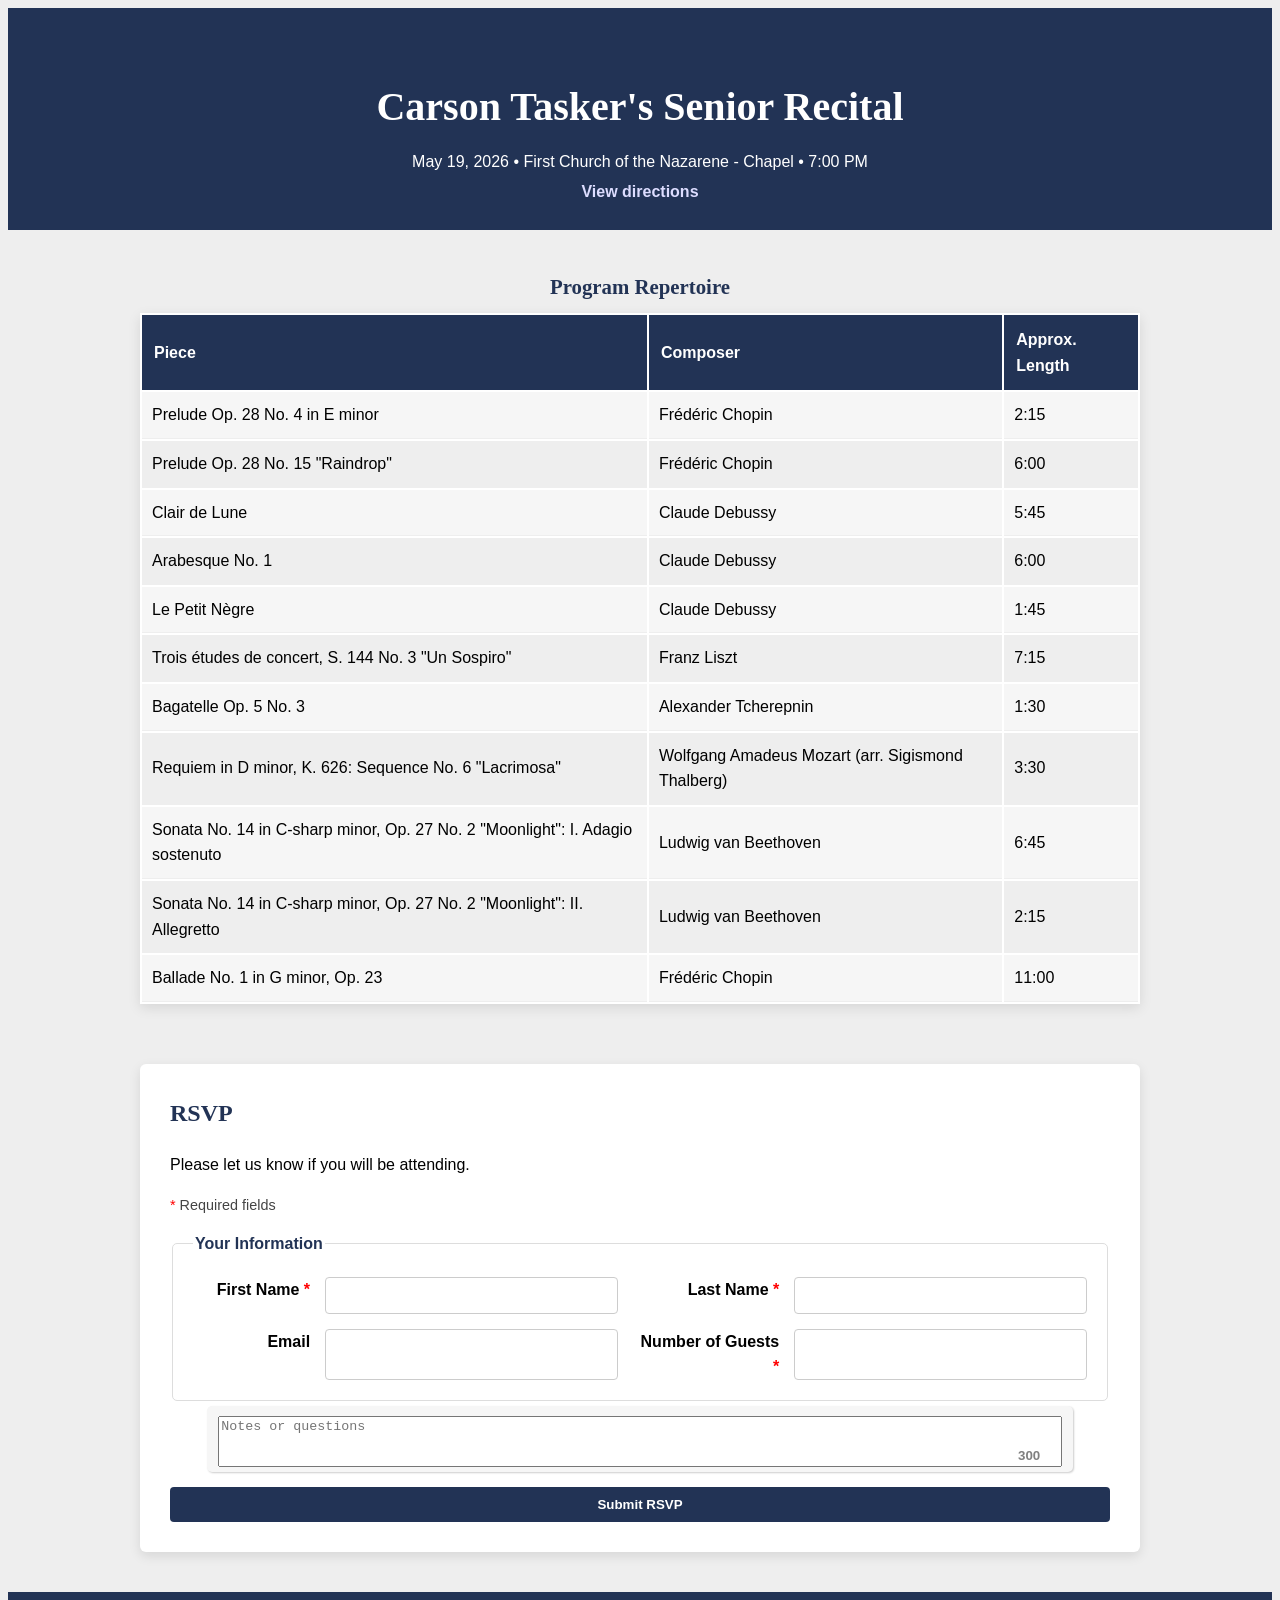
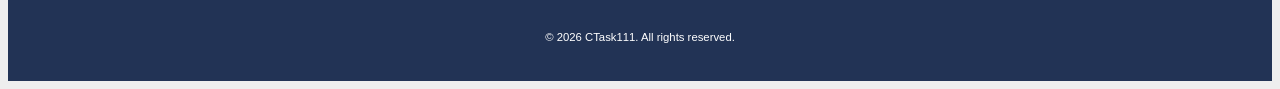
==== index.html @ 56dbd49e "Added icon" ====
<!DOCTYPE html>
<html lang="en-US">
<head>
    <meta charset="UTF-8">
    <meta name="viewport" content="width=device-width, initial-scale=1.0">
    <title>Senior Piano Recital | Carson Tasker</title>
    <link rel="icon" href="img/music-notes.svg">
    <link rel="stylesheet" href="styles.css">
</head>
<body>
    <header>
        <h1>Carson Tasker's Senior Recital</h1>
        <p>May 19, 2026 &bull; First Church of the Nazarene - Chapel &bull; 7:00 PM</p>
        <p><a target="_blank" href="https://www.google.com/maps/place/First+Church+of+the+Nazarene/@37.6794698,-97.3212164,19z/data=!3m1!4b1!4m6!3m5!1s0x87bae3905ce790a1:0x4ef9311ffcd3ec77!8m2!3d37.6794687!4d-97.3205727!16s%2Fg%2F1tkbyr47?entry=ttu&g_ep=EgoyMDI2MDMxMC4wIKXMDSoASAFQAw%3D%3D">View directions</a></p>
    </header>
    <main>
        <div id="main-contents">
            <section id="program">
                <table>
                    <caption>Program Repertoire</caption>
                    <thead>
                        <tr>
                            <th>Piece</th>
                            <th>Composer</th>
                            <th>Approx. Length</th>
                        </tr>
                    </thead>
                    <tbody>
                        <tr>
                            <td>Prelude Op. 28 No. 4 in E minor</td>
                            <td>Fr&eacute;d&eacute;ric Chopin</td>
                            <td>2:15</td>
                        </tr>
                        <tr>
                            <td>Prelude Op. 28 No. 15 "Raindrop"</td>
                            <td>Fr&eacute;d&eacute;ric Chopin</td>
                            <td>6:00</td>
                        </tr>
                        <tr>
                            <td>Clair de Lune</td>
                            <td>Claude Debussy</td>
                            <td>5:45</td>
                        </tr>
                        <tr>
                            <td>Arabesque No. 1</td>
                            <td>Claude Debussy</td>
                            <td>6:00</td>
                        </tr>
                        <tr>
                            <td>Le Petit N&egrave;gre</td>
                            <td>Claude Debussy</td>
                            <td>1:45</td>
                        </tr>
                        <tr>
                            <td>Trois &eacute;tudes de concert, S. 144 No. 3 "Un Sospiro"</td>
                            <td>Franz Liszt</td>
                            <td>7:15</td>
                        </tr>
                        <!--<tr>
                            <td colspan="3" id="intermission">&mdash; Intermission &mdash;</td>
                        </tr>-->
                        <tr>
                            <td>Bagatelle Op. 5 No. 3</td>
                            <td>Alexander Tcherepnin</td>
                            <td>1:30</td>
                        </tr>
                        <tr>
                            <td>Requiem in D minor, K. 626: Sequence No. 6 "Lacrimosa"</td>
                            <td>Wolfgang Amadeus Mozart (arr. Sigismond Thalberg)</td>
                            <td>3:30</td>
                        </tr>
                        <tr>
                            <td>Sonata No. 14 in C-sharp minor, Op. 27 No. 2 "Moonlight": I. Adagio sostenuto</td>
                            <td>Ludwig van Beethoven</td>
                            <td>6:45</td>
                        </tr>
                        <tr>
                            <td>Sonata No. 14 in C-sharp minor, Op. 27 No. 2 "Moonlight": II. Allegretto</td>
                            <td>Ludwig van Beethoven</td>
                            <td>2:15</td>
                        </tr>
                        <tr>
                            <td>Ballade No. 1 in G minor, Op. 23</td>
                            <td>Fr&eacute;d&eacute;ric Chopin</td>
                            <td>11:00</td>
                        </tr>
                    </tbody>
                </table>
            </section>
            <section id="rsvp">
                <h2>RSVP</h2>
                <p>Please let us know if you will be attending.</p>
                <p class="warning-note"><span class="req-star">*</span> Required fields</p>

                <form action="result.html" method="GET">
                    <fieldset>
                        <legend>Your Information</legend>

                        <label for="fname">First Name <span class="req-star">*</span></label>
                        <input type="text" id="fname" name="firstName" required>

                        <label for="lname">Last Name <span class="req-star">*</span></label>
                        <input type="text" id="lname" name="lastName" required>

                        <label for="email">Email</label>
                        <input type="email" id="email" name="email">

                        <label for="guests">Number of Guests <span class="req-star">*</span></label>
                        <input type="number" min="1" max="10" id="guests" name="guests" required>
                    </fieldset>
                    <div id="notes-container">
                        <textarea id="notes" name="notes" maxlength="300" rows="3" placeholder="Notes or questions"></textarea>
                        <label for="notes" id="note-chars"><small id="chars">300</small></label>
                    </div>
                    <input type="text" name="company" style="display: none">
                    <button type="submit" id="submit-btn">Submit RSVP</button>
                </form>
            </section>
        </div>
    </main>
    <footer>
        <p><small>&copy; 2026 CTask111. All rights reserved.</small></p>
    </footer>

    <script src="notes.js"></script>
</body>

</html>
---- styles.css ----
:root {
    --bg-color: #eee;
    --accent-color: #235;
    --accent2-color: #182035;
    --alink-color: #ddf;
    --alinkv-color: #daf;
    --el-bg-color: #fff;
    --itext-color: #fff;
    --field-color: #ddd;
    --input-color: #ccc;
}
body {
    font-family:'Segoe UI', Tahoma, Geneva, Verdana, sans-serif;
    font-size: 100%;
    line-height: 1.6;
    background-color: var(--bg-color);
}
h1, h2, h3, caption {
    font-family: Georgia, 'Times New Roman', Times, serif;
}
h1 {
    color: var(--itext-color);
}
h2, h3, caption {
    color: var(--accent-color);
}
header {
    text-align: center;
    padding: 40px 20px 20px 20px;
    background-color: var(--accent-color);
    color: var(--itext-color);
}
header h1 {
    margin-bottom: 10px;
    font-size: 2.5em;
}
header p {
    margin: 5px 0;
}
header a {
    color: var(--alink-color);
    display: inline-block;
    font-weight: bold;
    text-decoration: none;
    transition: transform .2s ease;
    transform-origin: center;
}
header a:hover {
    transform: scale(1.05);
}
header a:visited {
    color: var(--alinkv-color);
}
#main-contents {
    width: 85%;
    max-width: 1000px;
    margin: 40px auto;
}
body > footer {
    text-align: center;
    padding: 20px;
    margin-top: 40px;
    background-color: var(--accent-color);
    color: var(--itext-color);
    font-size: .85em;
}

#program {
    margin-bottom: 60px;
}
table {
    width: 100%;
    margin-top: 20px;
    background-color: var(--el-bg-color);
    box-shadow: 0 4px 12px rgba(0, 0, 0, .1);
}
caption {
    font-size: 1.3em;
    margin-bottom: 10px;
    color: var(--accent-color);
    font-weight: bold;
}
th {
    background-color: var(--accent-color);
    color: var(--el-bg-color);
    padding: 12px;
    text-align: left;
}
td {
    padding: 10px;
    border-bottom: 1px solid var(--bg-color);
}
tbody tr {
    background-color: #f6f6f6;
}
tbody tr:nth-child(even) {
    background-color: var(--bg-color);
}
#intermission {
    text-align: center;
    font-style: italic;
    font-weight: bold;
    background-color: #eef;
}
#rsvp {
    background-color: var(--el-bg-color);
    padding: 30px;
    box-shadow: 0 4px 12px rgba(0, 0, 0, .1);
    border-radius: 6px;
}
#rsvp h2 {
    margin-top: 0;
}
.warning-note {
    font-size: .9em;
    color: #444;
}
.req-star {
    color: red;
}
fieldset {
    border: 1px solid var(--field-color);
    padding: 20px;
    border-radius: 5px;
    display: grid;
    grid-template-columns: .8fr 2fr 1fr 2fr;
    gap: 15px;
}
fieldset label {
    text-align: right;
}
legend {
    font-weight: bold;
    color: var(--accent-color);
}
label {
    font-weight: 600;
}
input, select {
    padding: 10px;
    border-radius: 4px;
    border: 1px solid var(--input-color);
}
input:focus, select:focus {
    outline: none;
    border-color: var(--accent-color);
    box-shadow: 0 0 4px rgba(32, 40, 64, .25);
}
#notes-container {
    width: 90%;
    background-color: #f6f6f6;
    box-shadow: 1px 1px 2px rgba(0, 0, 0, .2);
    margin: 5px auto;
    padding: 5px 10px;
    border-radius: 5px;
    display: flex;
    flex-direction: column;
    justify-content: center;
    align-items: center;
}
#notes {
    width: 99%;
    resize: none;
    margin: 5px auto;
}
#note-chars {
    width: fit-content;
    margin-top: -30px;
    margin-right: -92%;
    filter: opacity(.5);
}
#submit-btn {
    width: 100%;
    margin-top: 10px;
    padding: 10px;
    border: none;
}
#confirmation {
    background-color: var(--el-bg-color);
    padding: 40px;
    margin: 60px auto;
    max-width: 600px;
    text-align: center;
    box-shadow: 0 4px 12px rgba(0, 0, 0, .1);
    border-radius: 6px;
}
#return-btn {
    display: inline-block;
    margin-top: 20px;
    padding: 10px 20px;
    text-decoration: none;
}
[id*="btn"] {
    font-weight: bold;
    background-color: var(--accent-color);
    color: var(--itext-color);
    border-radius: 4px;
    cursor: pointer;
    transition: background-color .2s ease,
                box-shadow .2s ease;
}
[id*="btn"]:hover {
    background-color: var(--accent2-color);
    box-shadow: inset 1px 1px 2px 2px rgba(0, 0, 0, .2);
}
#guest-count {
    font-size: .8em;
    color: #333;
}

@media screen and (max-width: 850px) {
    fieldset {
        display: flex;
        flex-direction: column;
    }
    fieldset label {
        text-align: left;
    }
}
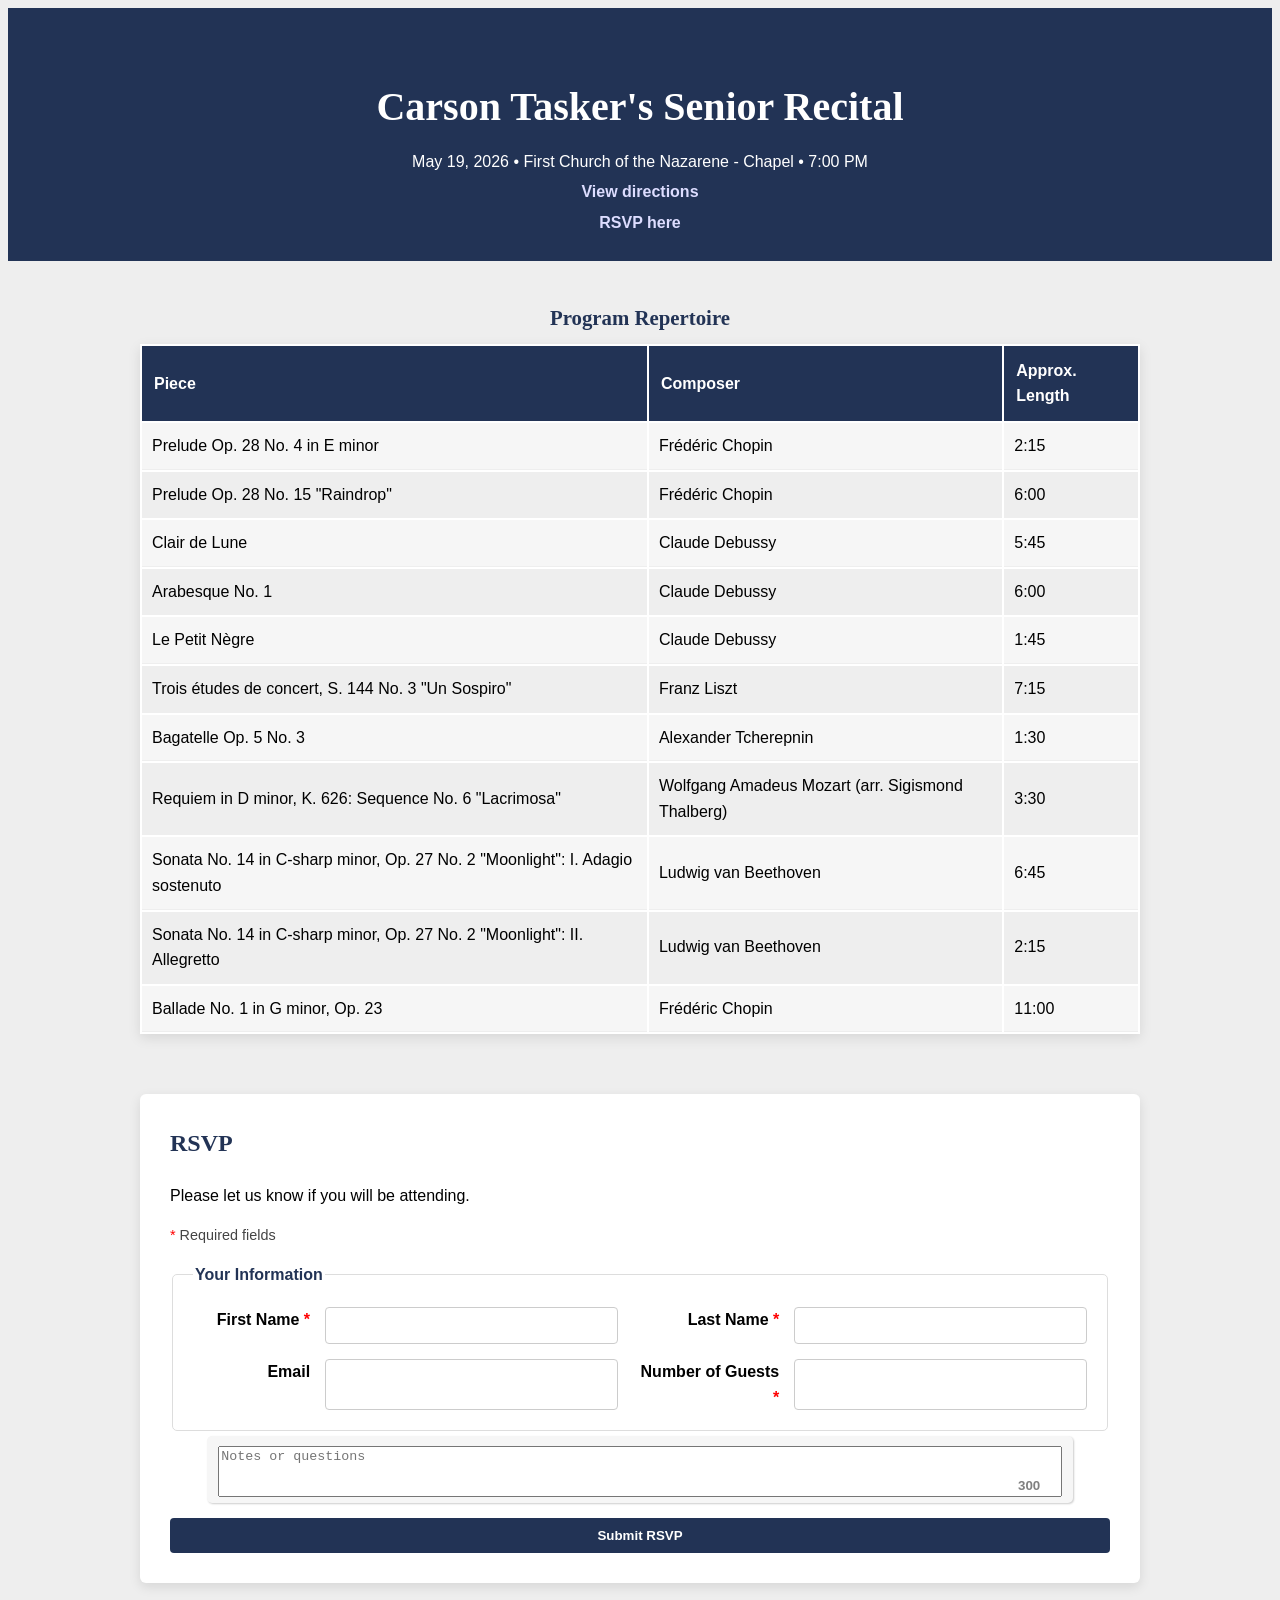
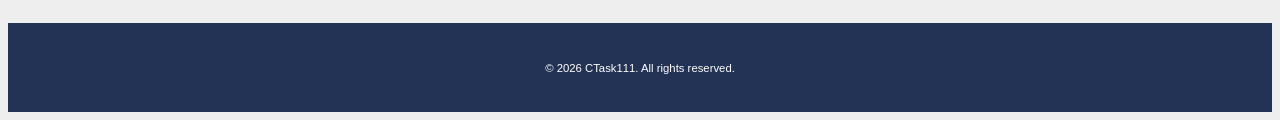
==== commit 9e99d33b: "Accessibility link" ====
--- a/index.html
+++ b/index.html
@@ -12,6 +12,7 @@
         <h1>Carson Tasker's Senior Recital</h1>
         <p>May 19, 2026 &bull; First Church of the Nazarene - Chapel &bull; 7:00 PM</p>
         <p><a target="_blank" href="https://www.google.com/maps/place/First+Church+of+the+Nazarene/@37.6794698,-97.3212164,19z/data=!3m1!4b1!4m6!3m5!1s0x87bae3905ce790a1:0x4ef9311ffcd3ec77!8m2!3d37.6794687!4d-97.3205727!16s%2Fg%2F1tkbyr47?entry=ttu&g_ep=EgoyMDI2MDMxMC4wIKXMDSoASAFQAw%3D%3D">View directions</a></p>
+        <p><a href="#rsvp">RSVP here</a></p>
     </header>
     <main>
         <div id="main-contents">
@@ -124,5 +125,4 @@
 
     <script src="notes.js"></script>
 </body>
-
-</html>
+</html>
--- a/styles.css
+++ b/styles.css
@@ -2,12 +2,11 @@
     --bg-color: #eee;
     --accent-color: #235;
     --accent2-color: #182035;
+    --input-color: #ccc;
+    --field-color: #ddd;
     --alink-color: #ddf;
     --alinkv-color: #daf;
-    --el-bg-color: #fff;
-    --itext-color: #fff;
-    --field-color: #ddd;
-    --input-color: #ccc;
+    --off-bg-color: #f6f6f6;
 }
 body {
     font-family:'Segoe UI', Tahoma, Geneva, Verdana, sans-serif;
@@ -19,7 +18,7 @@
     font-family: Georgia, 'Times New Roman', Times, serif;
 }
 h1 {
-    color: var(--itext-color);
+    color: white;
 }
 h2, h3, caption {
     color: var(--accent-color);
@@ -28,7 +27,7 @@
     text-align: center;
     padding: 40px 20px 20px 20px;
     background-color: var(--accent-color);
-    color: var(--itext-color);
+    color: white;
 }
 header h1 {
     margin-bottom: 10px;
@@ -61,7 +60,7 @@
     padding: 20px;
     margin-top: 40px;
     background-color: var(--accent-color);
-    color: var(--itext-color);
+    color: white;
     font-size: .85em;
 }
 
@@ -71,7 +70,7 @@
 table {
     width: 100%;
     margin-top: 20px;
-    background-color: var(--el-bg-color);
+    background-color: white;
     box-shadow: 0 4px 12px rgba(0, 0, 0, .1);
 }
 caption {
@@ -82,7 +81,7 @@
 }
 th {
     background-color: var(--accent-color);
-    color: var(--el-bg-color);
+    color: white;
     padding: 12px;
     text-align: left;
 }
@@ -91,7 +90,7 @@
     border-bottom: 1px solid var(--bg-color);
 }
 tbody tr {
-    background-color: #f6f6f6;
+    background-color: var(--off-bg-color);
 }
 tbody tr:nth-child(even) {
     background-color: var(--bg-color);
@@ -103,7 +102,7 @@
     background-color: #eef;
 }
 #rsvp {
-    background-color: var(--el-bg-color);
+    background-color: white;
     padding: 30px;
     box-shadow: 0 4px 12px rgba(0, 0, 0, .1);
     border-radius: 6px;
@@ -148,7 +147,7 @@
 }
 #notes-container {
     width: 90%;
-    background-color: #f6f6f6;
+    background-color: var(--off-bg-color);
     box-shadow: 1px 1px 2px rgba(0, 0, 0, .2);
     margin: 5px auto;
     padding: 5px 10px;
@@ -176,7 +175,7 @@
     border: none;
 }
 #confirmation {
-    background-color: var(--el-bg-color);
+    background-color: white;
     padding: 40px;
     margin: 60px auto;
     max-width: 600px;
@@ -193,7 +192,7 @@
 [id*="btn"] {
     font-weight: bold;
     background-color: var(--accent-color);
-    color: var(--itext-color);
+    color: white;
     border-radius: 4px;
     cursor: pointer;
     transition: background-color .2s ease,
@@ -216,4 +215,9 @@
     fieldset label {
         text-align: left;
     }
+    #note-chars {
+        font-size: .85em;
+        margin-top: -25px;
+        margin-right: -93%;
+    }
 }
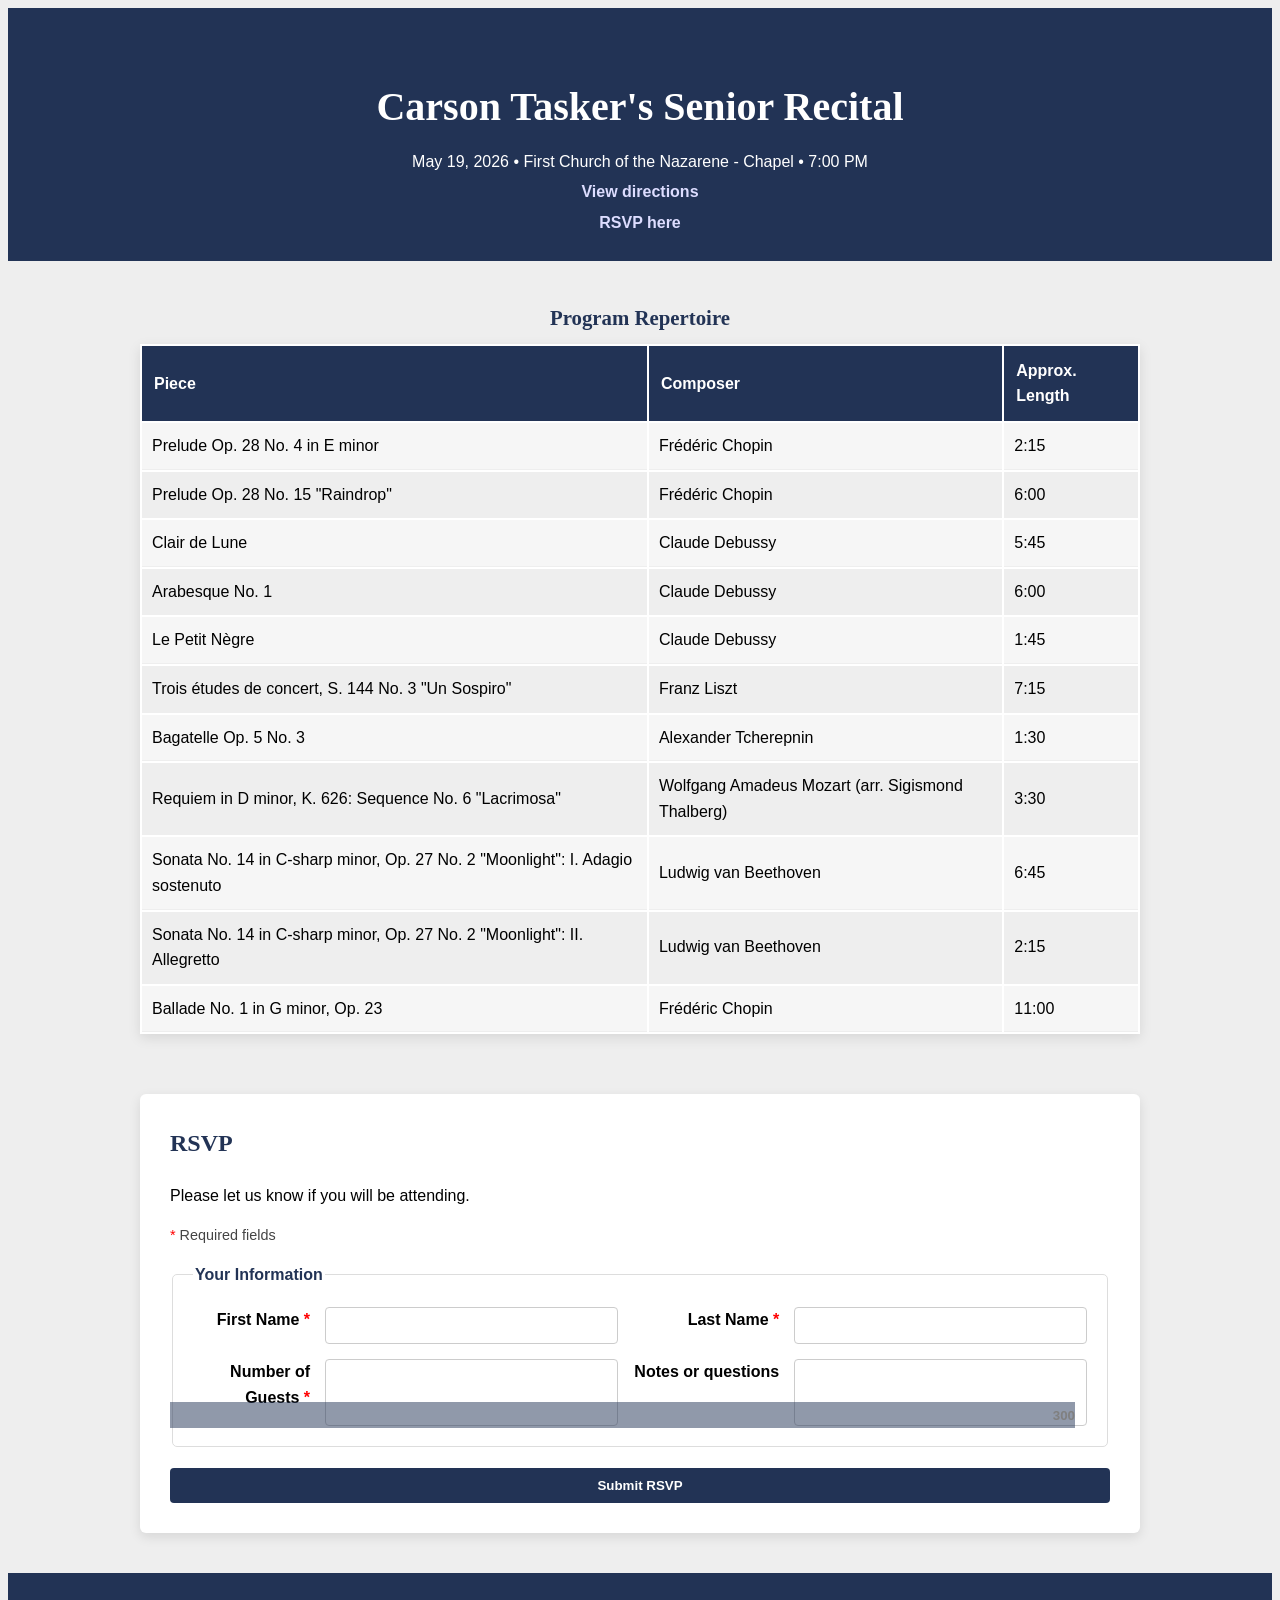
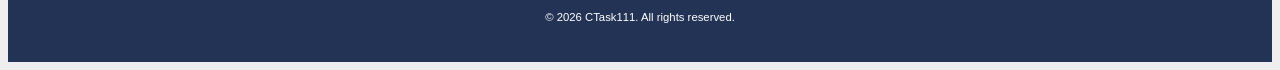
==== commit c608720a: "Removed email field" ====
--- a/index.html
+++ b/index.html
@@ -103,16 +103,13 @@
                         <label for="lname">Last Name <span class="req-star">*</span></label>
                         <input type="text" id="lname" name="lastName" required>
 
-                        <label for="email">Email</label>
-                        <input type="email" id="email" name="email">
-
                         <label for="guests">Number of Guests <span class="req-star">*</span></label>
                         <input type="number" min="1" max="10" id="guests" name="guests" required>
+
+                        <label for="notes">Notes or questions</label>
+                        <textarea id="notes" name="notes" maxlength="300" rows="3" placeholder=""></textarea>
                     </fieldset>
-                    <div id="notes-container">
-                        <textarea id="notes" name="notes" maxlength="300" rows="3" placeholder="Notes or questions"></textarea>
-                        <label for="notes" id="note-chars"><small id="chars">300</small></label>
-                    </div>
+                    <label for="notes" id="note-chars"><small id="chars">300</small></label>
                     <input type="text" name="company" style="display: none">
                     <button type="submit" id="submit-btn">Submit RSVP</button>
                 </form>
--- a/styles.css
+++ b/styles.css
@@ -135,37 +135,26 @@
 label {
     font-weight: 600;
 }
-input, select {
+input, select, textarea {
     padding: 10px;
     border-radius: 4px;
     border: 1px solid var(--input-color);
 }
-input:focus, select:focus {
+input:focus, select:focus, textarea:focus {
     outline: none;
     border-color: var(--accent-color);
     box-shadow: 0 0 4px rgba(32, 40, 64, .25);
 }
-#notes-container {
-    width: 90%;
-    background-color: var(--off-bg-color);
-    box-shadow: 1px 1px 2px rgba(0, 0, 0, .2);
-    margin: 5px auto;
-    padding: 5px 10px;
-    border-radius: 5px;
-    display: flex;
-    flex-direction: column;
-    justify-content: center;
-    align-items: center;
-}
 #notes {
-    width: 99%;
     resize: none;
-    margin: 5px auto;
 }
 #note-chars {
-    width: fit-content;
-    margin-top: -30px;
-    margin-right: -92%;
+    display: block;
+    text-align: right;
+    margin-right: 35px;
+    margin-top: -45px;
+    margin-bottom: 30px;
+    background-color: var(--accent-color);
     filter: opacity(.5);
 }
 #submit-btn {
@@ -215,9 +204,4 @@
     fieldset label {
         text-align: left;
     }
-    #note-chars {
-        font-size: .85em;
-        margin-top: -25px;
-        margin-right: -93%;
-    }
 }
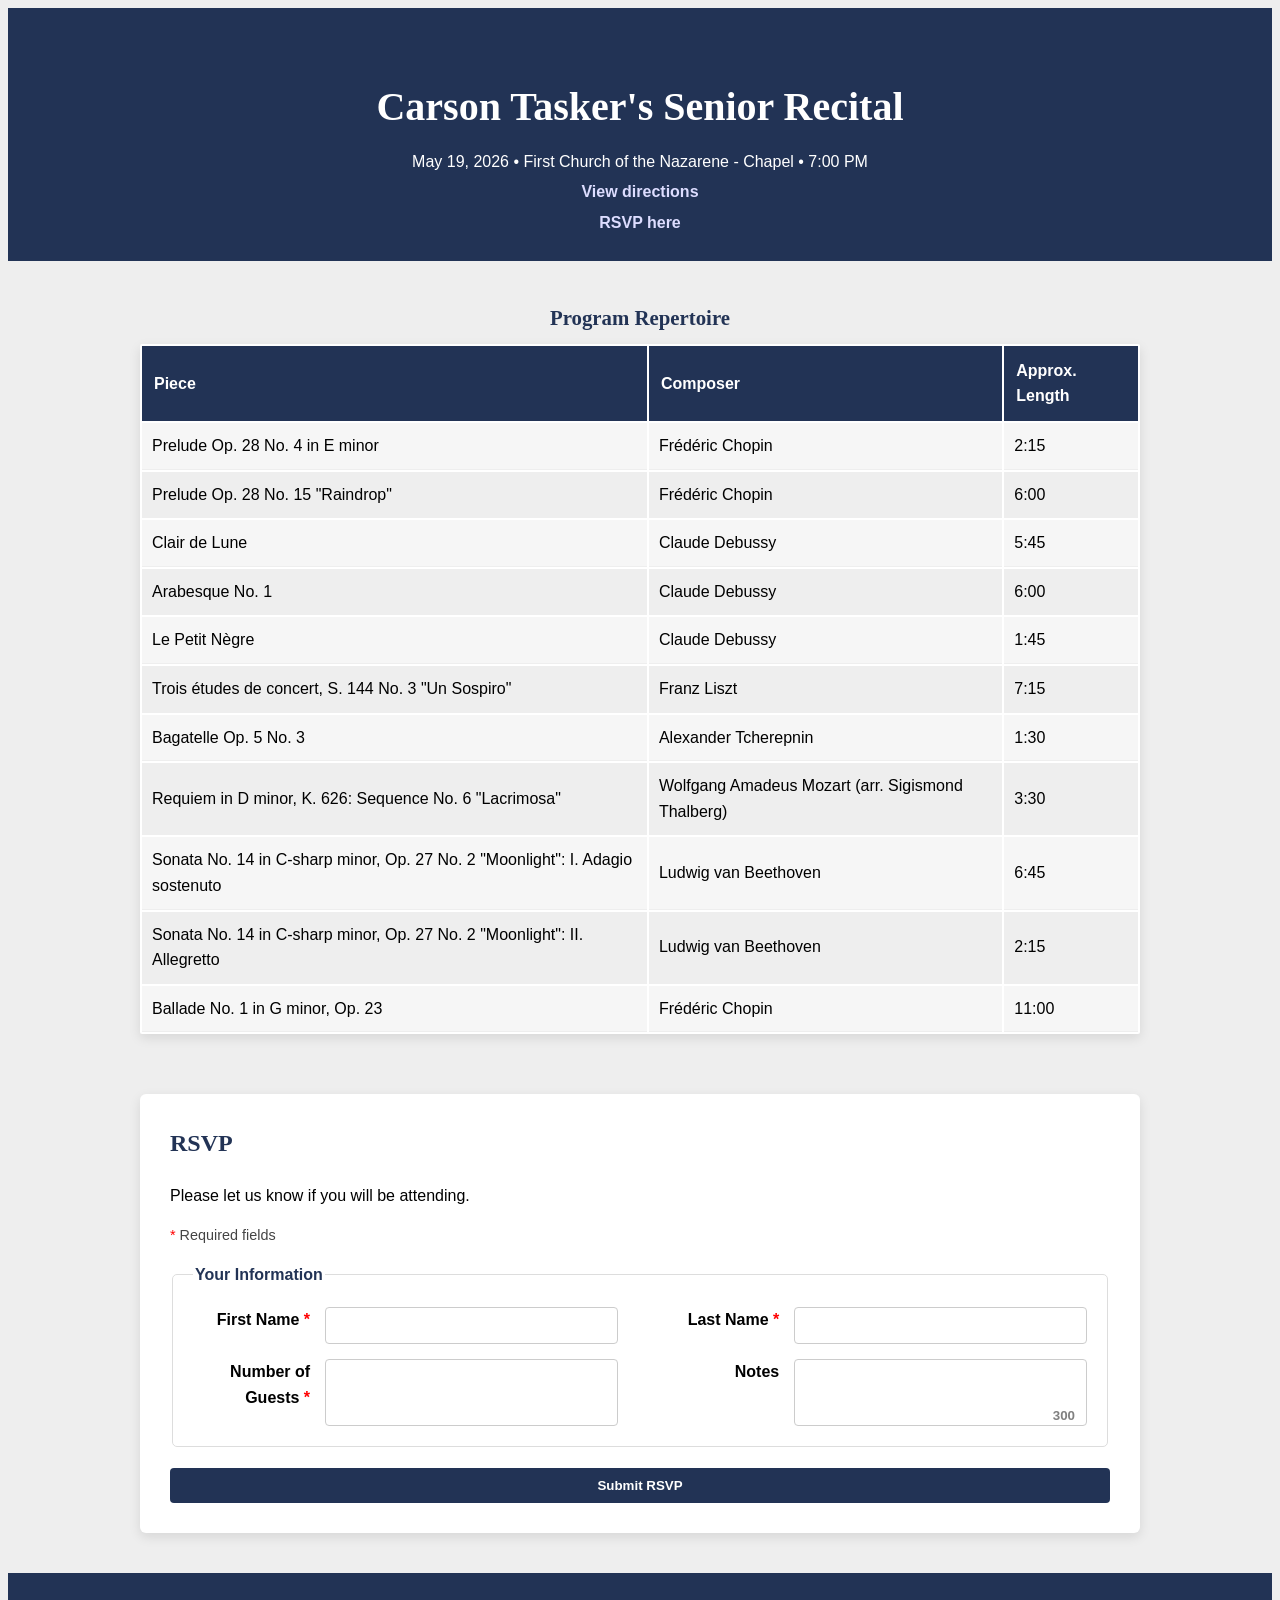
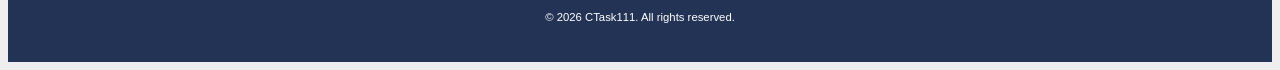
==== commit ddcf5a63: "Visual enhancements and form updates" ====
--- a/index.html
+++ b/index.html
@@ -106,7 +106,7 @@
                         <label for="guests">Number of Guests <span class="req-star">*</span></label>
                         <input type="number" min="1" max="10" id="guests" name="guests" required>
 
-                        <label for="notes">Notes or questions</label>
+                        <label for="notes">Notes</label>
                         <textarea id="notes" name="notes" maxlength="300" rows="3" placeholder=""></textarea>
                     </fieldset>
                     <label for="notes" id="note-chars"><small id="chars">300</small></label>
--- a/styles.css
+++ b/styles.css
@@ -69,6 +69,7 @@
 }
 table {
     width: 100%;
+    border-radius: 2px;
     margin-top: 20px;
     background-color: white;
     box-shadow: 0 4px 12px rgba(0, 0, 0, .1);
@@ -154,7 +155,6 @@
     margin-right: 35px;
     margin-top: -45px;
     margin-bottom: 30px;
-    background-color: var(--accent-color);
     filter: opacity(.5);
 }
 #submit-btn {
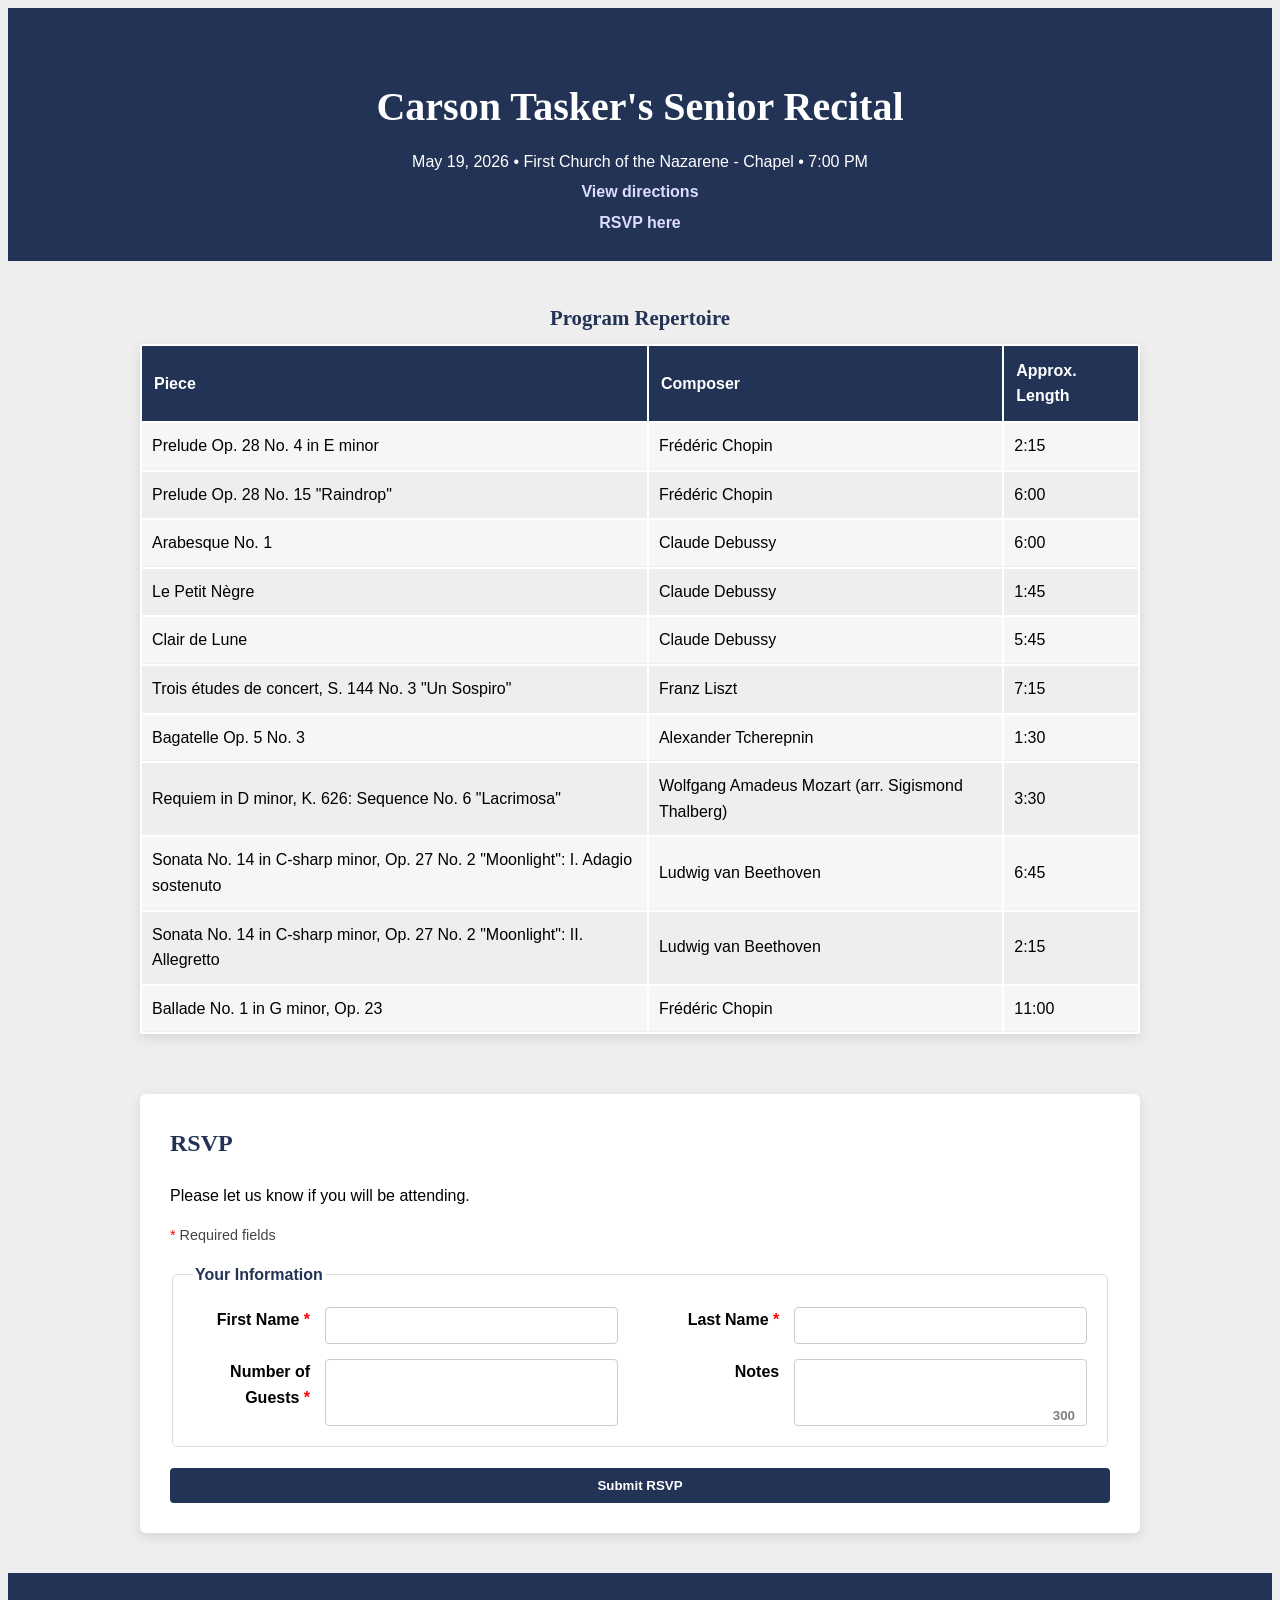
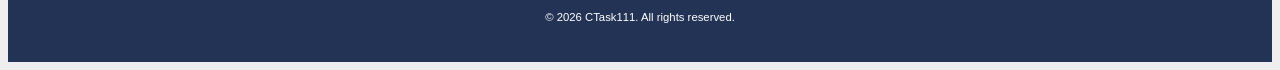
==== commit f536aa72: "Program order adjustment" ====
--- a/index.html
+++ b/index.html
@@ -38,11 +38,6 @@
                             <td>6:00</td>
                         </tr>
                         <tr>
-                            <td>Clair de Lune</td>
-                            <td>Claude Debussy</td>
-                            <td>5:45</td>
-                        </tr>
-                        <tr>
                             <td>Arabesque No. 1</td>
                             <td>Claude Debussy</td>
                             <td>6:00</td>
@@ -51,6 +46,11 @@
                             <td>Le Petit N&egrave;gre</td>
                             <td>Claude Debussy</td>
                             <td>1:45</td>
+                        </tr>
+                        <tr>
+                            <td>Clair de Lune</td>
+                            <td>Claude Debussy</td>
+                            <td>5:45</td>
                         </tr>
                         <tr>
                             <td>Trois &eacute;tudes de concert, S. 144 No. 3 "Un Sospiro"</td>
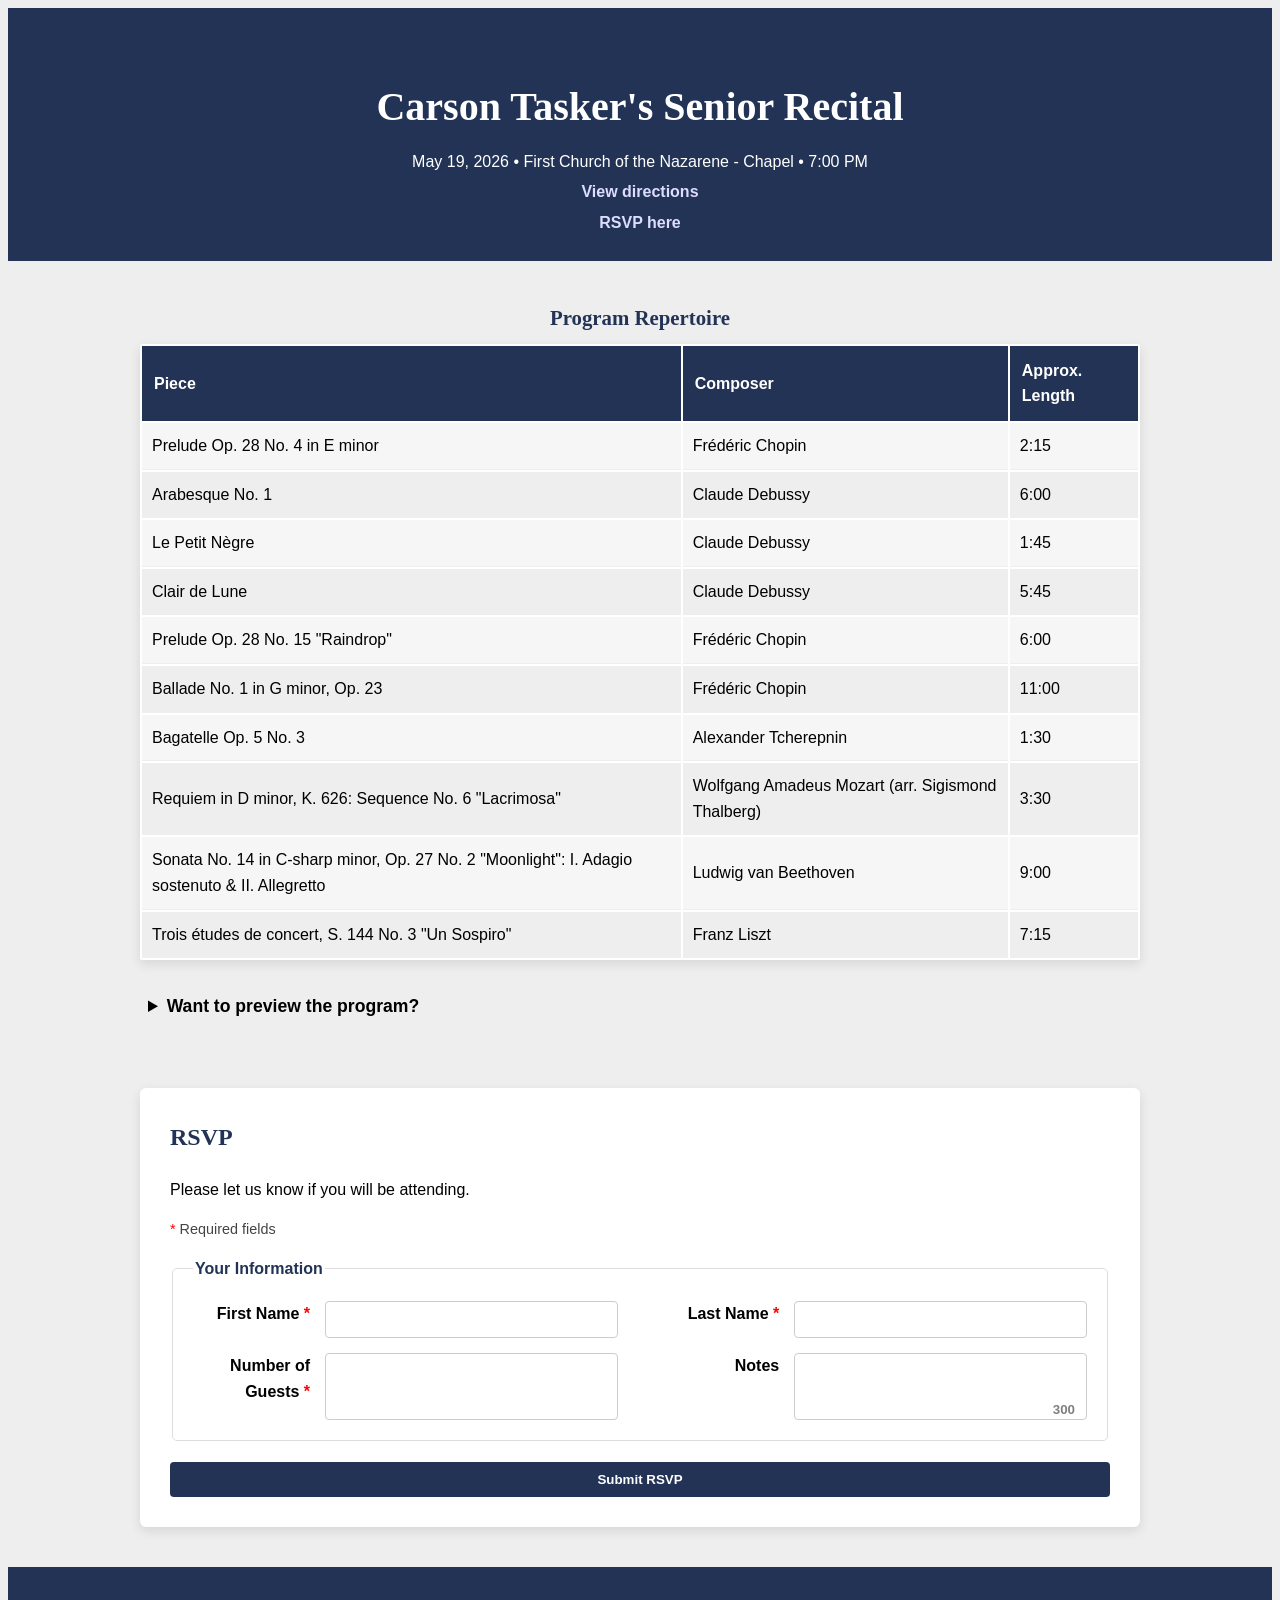
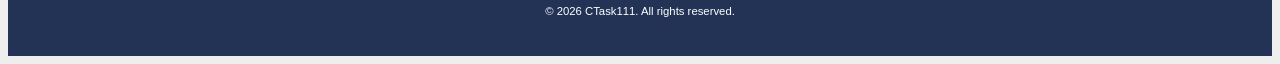
==== commit d4d75084: "Program order adjustment, program preview" ====
--- a/index.html
+++ b/index.html
@@ -33,11 +33,6 @@
                             <td>2:15</td>
                         </tr>
                         <tr>
-                            <td>Prelude Op. 28 No. 15 "Raindrop"</td>
-                            <td>Fr&eacute;d&eacute;ric Chopin</td>
-                            <td>6:00</td>
-                        </tr>
-                        <tr>
                             <td>Arabesque No. 1</td>
                             <td>Claude Debussy</td>
                             <td>6:00</td>
@@ -53,9 +48,14 @@
                             <td>5:45</td>
                         </tr>
                         <tr>
-                            <td>Trois &eacute;tudes de concert, S. 144 No. 3 "Un Sospiro"</td>
-                            <td>Franz Liszt</td>
-                            <td>7:15</td>
+                            <td>Prelude Op. 28 No. 15 "Raindrop"</td>
+                            <td>Fr&eacute;d&eacute;ric Chopin</td>
+                            <td>6:00</td>
+                        </tr>
+                        <tr>
+                            <td>Ballade No. 1 in G minor, Op. 23</td>
+                            <td>Fr&eacute;d&eacute;ric Chopin</td>
+                            <td>11:00</td>
                         </tr>
                         <!--<tr>
                             <td colspan="3" id="intermission">&mdash; Intermission &mdash;</td>
@@ -71,22 +71,35 @@
                             <td>3:30</td>
                         </tr>
                         <tr>
-                            <td>Sonata No. 14 in C-sharp minor, Op. 27 No. 2 "Moonlight": I. Adagio sostenuto</td>
+                            <td>Sonata No. 14 in C-sharp minor, Op. 27 No. 2 "Moonlight": I. Adagio sostenuto & II. Allegretto</td>
                             <td>Ludwig van Beethoven</td>
-                            <td>6:45</td>
+                            <td>9:00</td>
                         </tr>
                         <tr>
-                            <td>Sonata No. 14 in C-sharp minor, Op. 27 No. 2 "Moonlight": II. Allegretto</td>
-                            <td>Ludwig van Beethoven</td>
-                            <td>2:15</td>
-                        </tr>
-                        <tr>
-                            <td>Ballade No. 1 in G minor, Op. 23</td>
-                            <td>Fr&eacute;d&eacute;ric Chopin</td>
-                            <td>11:00</td>
+                            <td>Trois &eacute;tudes de concert, S. 144 No. 3 "Un Sospiro"</td>
+                            <td>Franz Liszt</td>
+                            <td>7:15</td>
                         </tr>
                     </tbody>
                 </table>
+                <details>
+                    <summary>Want to preview the program?</summary>
+
+                    <ul>
+                        <li>Arabesque No. 1
+                            <a href="https://youtu.be/cVYH-7QGE-A?si=RqB1N53XANGPcxhf" target="_blank" rel="noopener noreferrer">Listen</a>
+                        </li>
+                        <li>Ballade No. 1 in G minor, Op. 23
+                            <a href="https://youtu.be/Zj_psrTUW_w?si=JNGp3afquRtB_Heb" target="_blank" rel="noopener noreferrer">Listen</a>
+                        </li>
+                        <li>Bagatelle Op. 5 No. 3
+                            <a href="https://youtu.be/fkJjz7DJQEk?si=y81NFDnGIl9xslIf" target="_blank" rel="noopener noreferrer">Listen</a>
+                        </li>
+                        <li>Requiem in D minor, K. 626: Sequence No. 6 "Lacrimosa"
+                            <a href="https://youtu.be/5Yamu70Z_FI?si=3X_hwmnXMqFbhYRt" target="_blank" rel="noopener noreferrer">Listen</a>
+                        </li>
+                    </ul>
+                </details>
             </section>
             <section id="rsvp">
                 <h2>RSVP</h2>
--- a/styles.css
+++ b/styles.css
@@ -63,7 +63,6 @@
     color: white;
     font-size: .85em;
 }
-
 #program {
     margin-bottom: 60px;
 }
@@ -101,6 +100,20 @@
     font-style: italic;
     font-weight: bold;
     background-color: #eef;
+}
+details {
+    margin-top: 1.5em;
+    padding: .5em;
+}
+summary {
+    cursor: pointer;
+    font-weight: 600;
+    font-size: 1.1em;
+}
+details[open] {
+    background-color: white;
+    border-radius: 6px;
+    padding: 1em;
 }
 #rsvp {
     background-color: white;
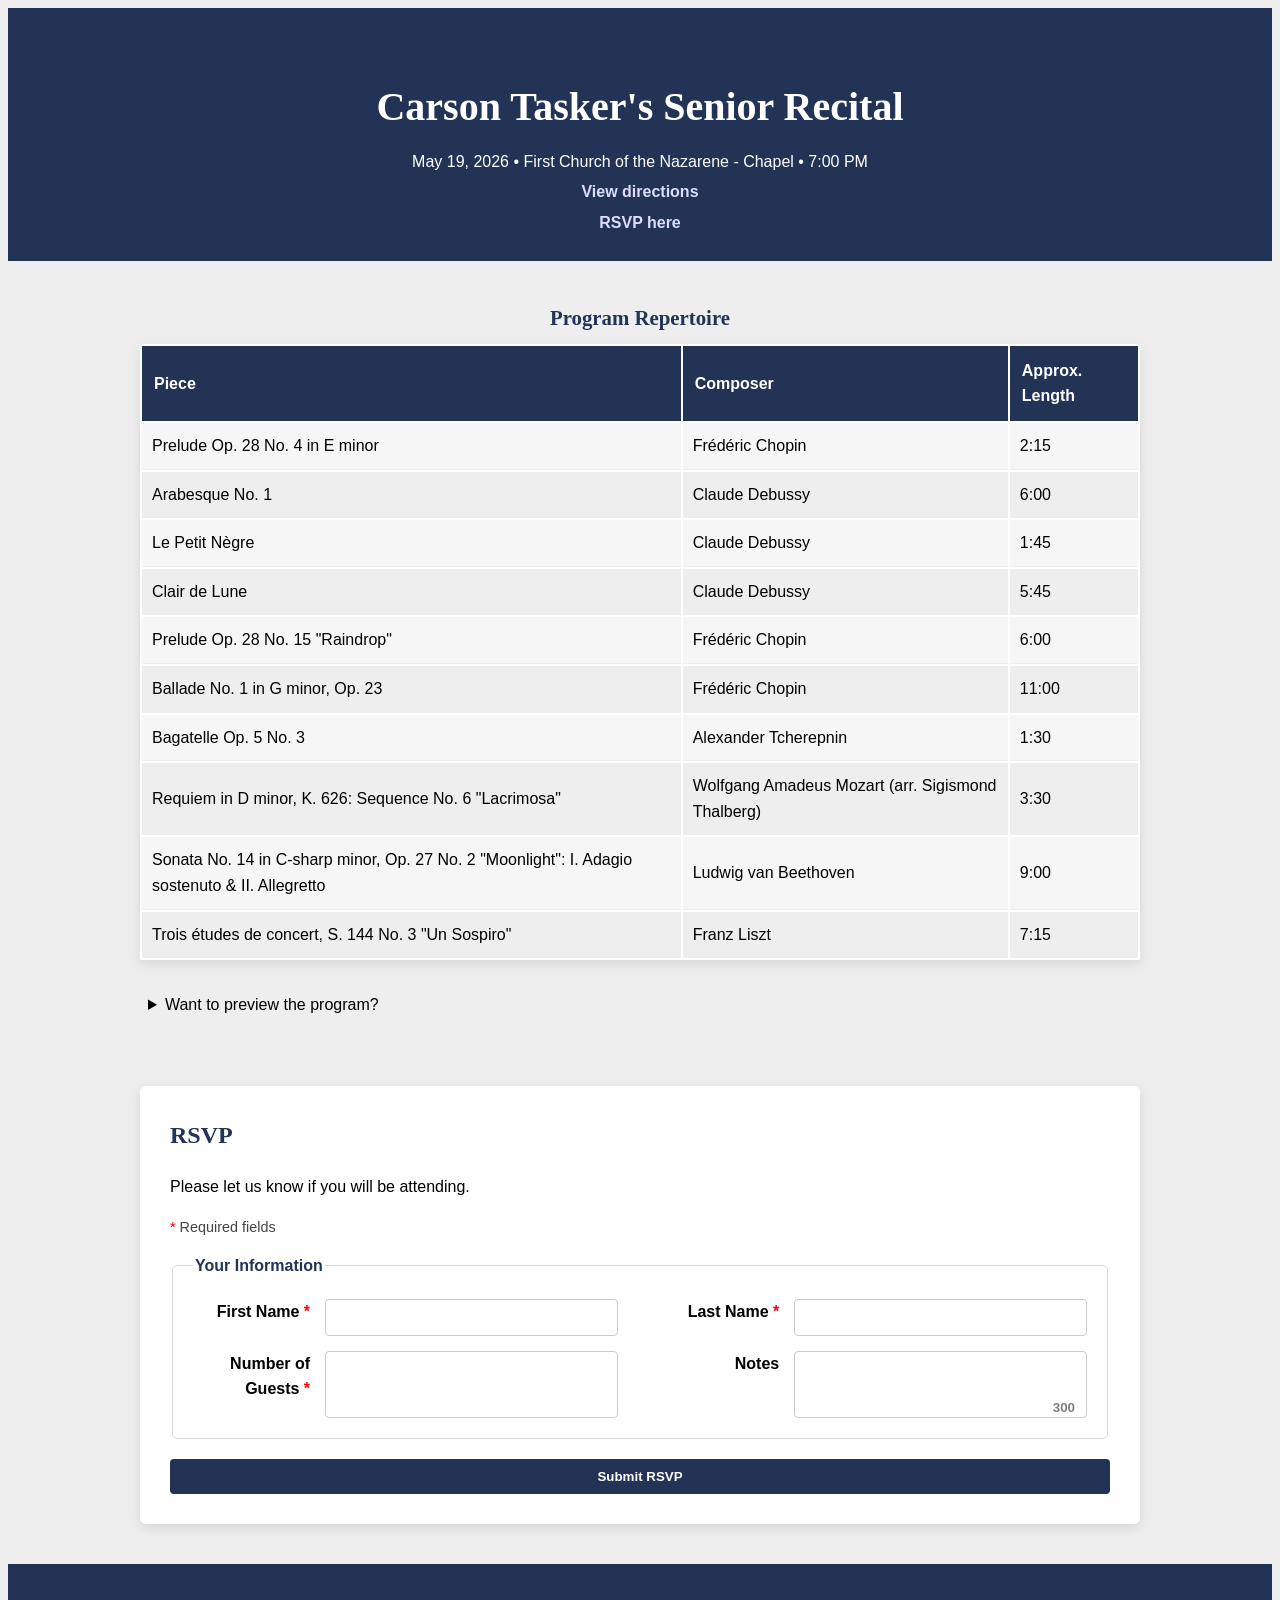
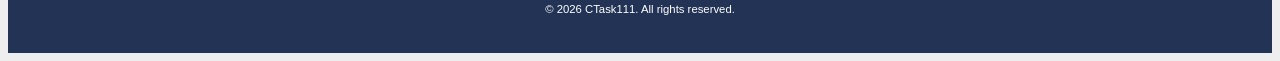
==== commit 8eb67784: "Visual enhancements" ====
--- a/index.html
+++ b/index.html
@@ -86,16 +86,16 @@
                     <summary>Want to preview the program?</summary>
 
                     <ul>
-                        <li>Arabesque No. 1
+                        <li>Arabesque No. 1<br>
                             <a href="https://youtu.be/cVYH-7QGE-A?si=RqB1N53XANGPcxhf" target="_blank" rel="noopener noreferrer">Listen</a>
                         </li>
-                        <li>Ballade No. 1 in G minor, Op. 23
+                        <li>Ballade No. 1 in G minor, Op. 23<br>
                             <a href="https://youtu.be/Zj_psrTUW_w?si=JNGp3afquRtB_Heb" target="_blank" rel="noopener noreferrer">Listen</a>
                         </li>
-                        <li>Bagatelle Op. 5 No. 3
+                        <li>Bagatelle Op. 5 No. 3<br>
                             <a href="https://youtu.be/fkJjz7DJQEk?si=y81NFDnGIl9xslIf" target="_blank" rel="noopener noreferrer">Listen</a>
                         </li>
-                        <li>Requiem in D minor, K. 626: Sequence No. 6 "Lacrimosa"
+                        <li>Requiem in D minor, K. 626: Sequence No. 6 "Lacrimosa"<br>
                             <a href="https://youtu.be/5Yamu70Z_FI?si=3X_hwmnXMqFbhYRt" target="_blank" rel="noopener noreferrer">Listen</a>
                         </li>
                     </ul>
--- a/styles.css
+++ b/styles.css
@@ -107,13 +107,24 @@
 }
 summary {
     cursor: pointer;
-    font-weight: 600;
-    font-size: 1.1em;
+    font-weight: 500;
 }
 details[open] {
     background-color: white;
     border-radius: 6px;
     padding: 1em;
+}
+details a {
+    background-color: var(--accent-color);
+    color: white;
+    padding: 2px 10px;
+    border-radius: 2px;
+    margin-left: 5px;
+    text-decoration: none;
+}
+details a:hover {
+    background-color: var(--accent2-color);
+    box-shadow: inset 1px 1px 1px 1px rgba(0, 0, 0, .1);
 }
 #rsvp {
     background-color: white;
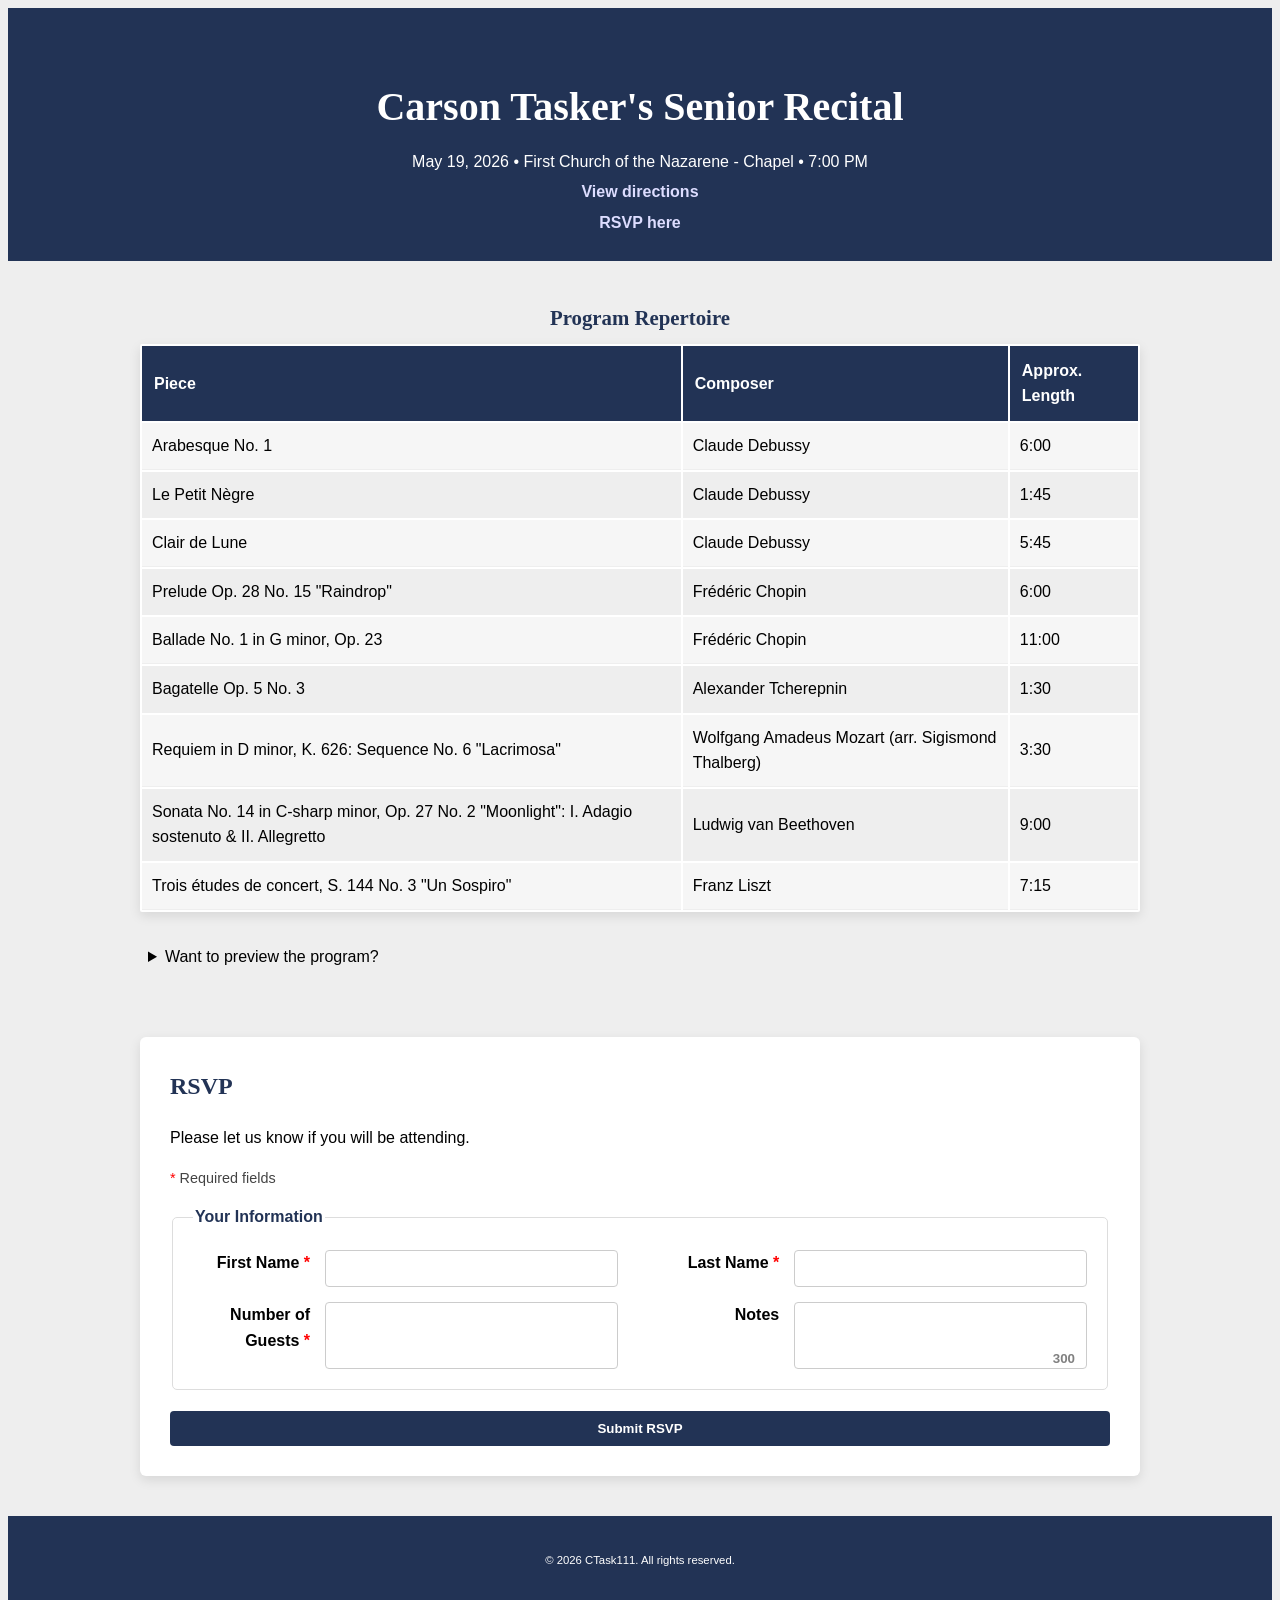
==== commit a4e99ccb: "Program adjustment" ====
--- a/index.html
+++ b/index.html
@@ -27,11 +27,6 @@
                         </tr>
                     </thead>
                     <tbody>
-                        <tr>
-                            <td>Prelude Op. 28 No. 4 in E minor</td>
-                            <td>Fr&eacute;d&eacute;ric Chopin</td>
-                            <td>2:15</td>
-                        </tr>
                         <tr>
                             <td>Arabesque No. 1</td>
                             <td>Claude Debussy</td>
@@ -135,4 +130,4 @@
 
     <script src="notes.js"></script>
 </body>
-</html>+</html>
